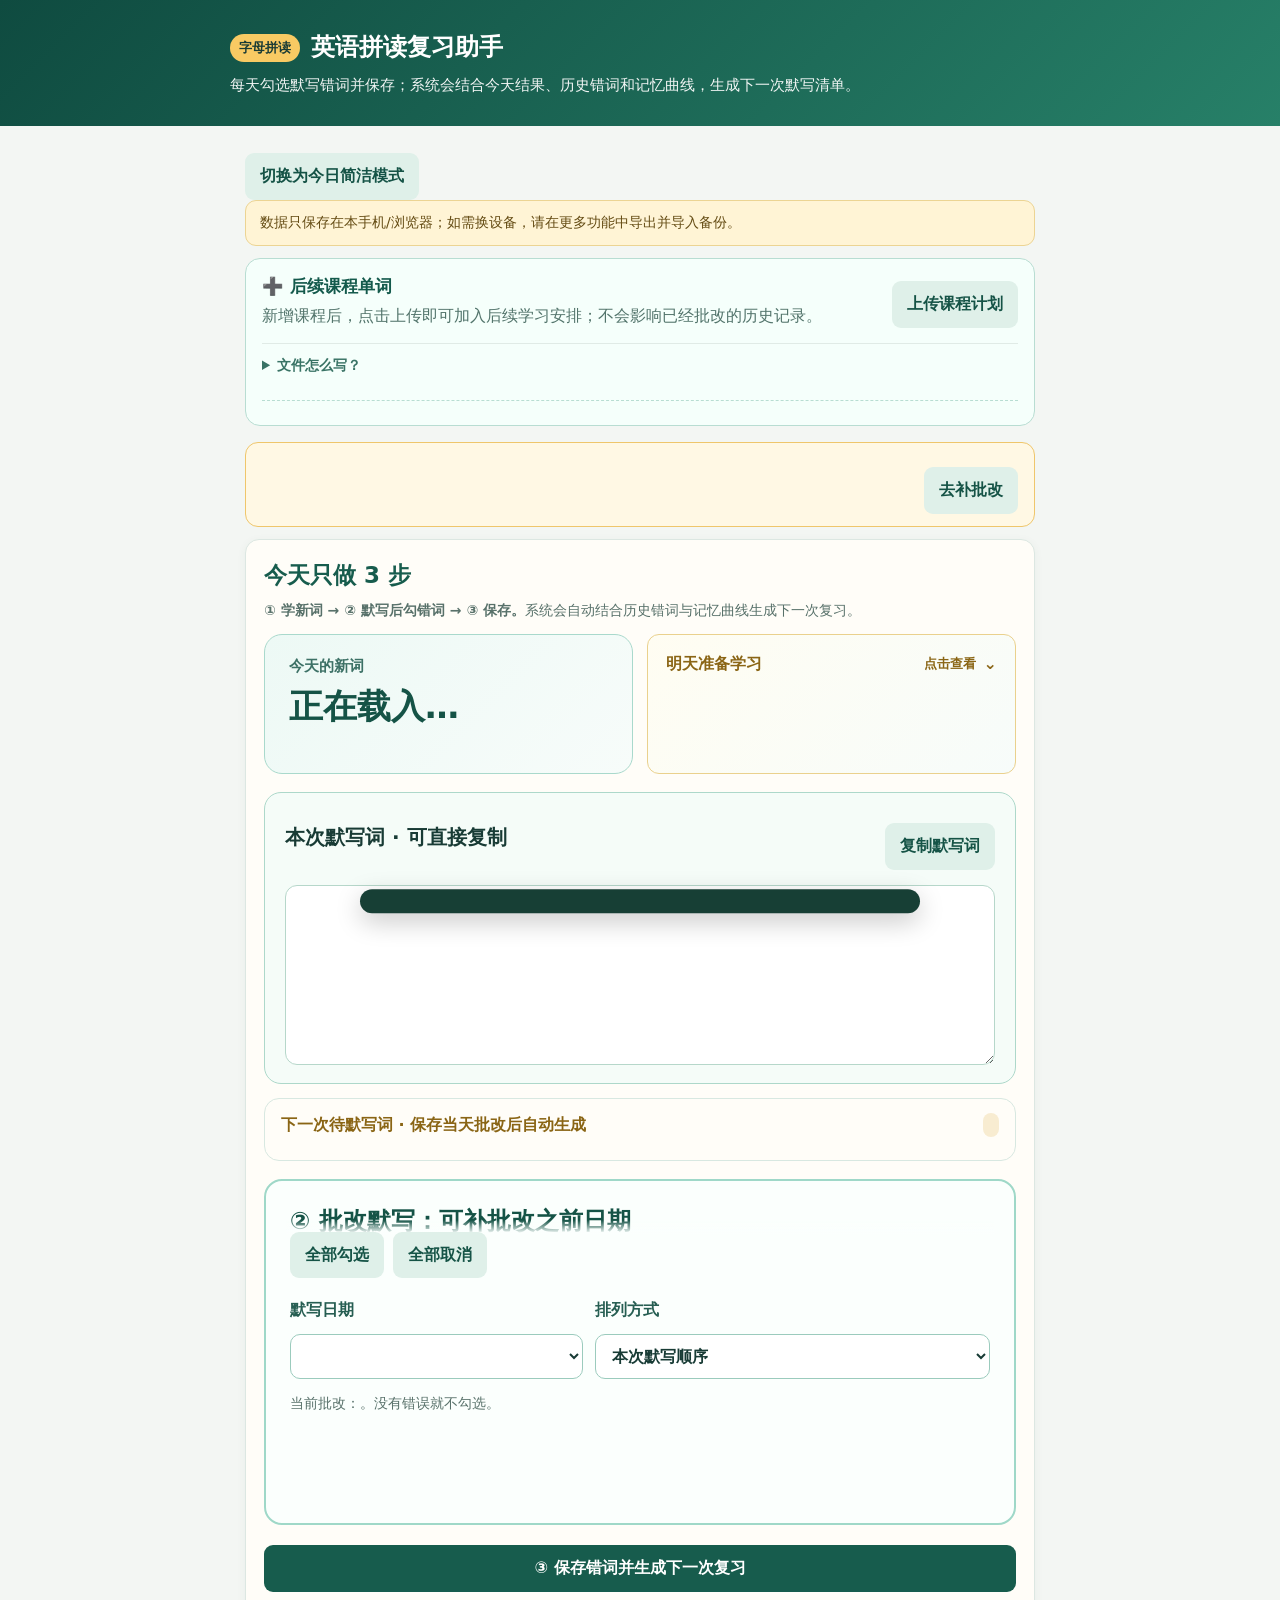
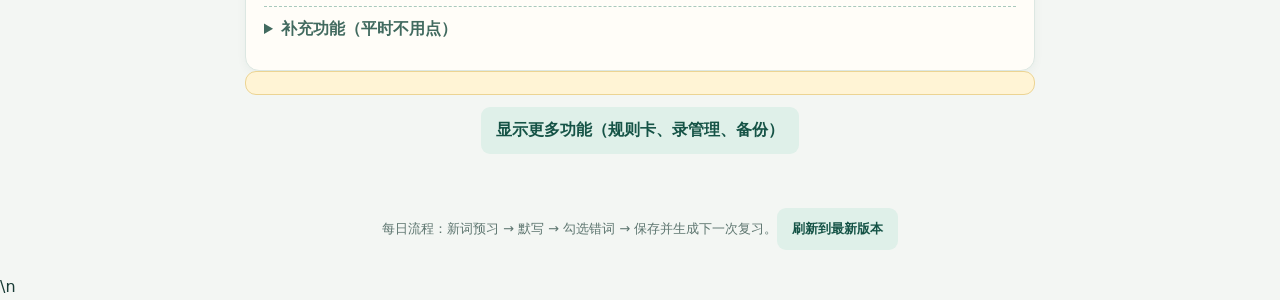
==== course-check.html @ b723bf1f "新增：顶部课程管理入口" ====
<!doctype html>
<html lang="zh-CN" data-build="20261116-45">
<head>
  <meta charset="utf-8" />
  <meta name="viewport" content="width=device-width, initial-scale=1, viewport-fit=cover" />
  <meta name="theme-color" content="#175c4d" />
  <link rel="manifest" href="./manifest.webmanifest" />
  <link rel="icon" href="./icon.svg" type="image/svg+xml" />
  <title>英语拼读复习助手</title>
  <link rel="stylesheet" href="./style.css" />
  <link rel="stylesheet" href="./upgrade.css?v=20261112-2" />
  <link rel="stylesheet" href="./ui-20261115-37.css?v=20261120-49" />
  <meta http-equiv="Cache-Control" content="no-store, no-cache, must-revalidate" />
  <meta http-equiv="Cache-Control" content="no-store, no-cache, must-revalidate" />
  <meta http-equiv="Cache-Control" content="no-store, no-cache, must-revalidate" />
  <meta http-equiv="Cache-Control" content="no-store, no-cache, must-revalidate" />
  <meta http-equiv="Cache-Control" content="no-store, no-cache, must-revalidate" />
</head>
<body>
  <header>
    <div class="brand"><span>字母拼读</span><strong>英语拼读复习助手</strong></div>
    <p>每天勾选默写错词并保存；系统会结合今天结果、历史错词和记忆曲线，生成下一次默写清单。</p>
  </header>
  <main><button type="button" class="secondary compact" id="simpleMode">切换为今日简洁模式</button>
    <section class="notice" id="dataNotice">数据只保存在本手机/浏览器；如需换设备，请在更多功能中导出并导入备份。</section>

    <section class="quick-course" id="quickCourse">
      <div><b>➕ 后续课程单词</b><p>新增课程后，点击上传即可加入后续学习安排；不会影响已经批改的历史记录。</p></div>
      <div class="actions"><button type="button" class="secondary" id="quickImportPlan">上传课程计划</button></div>
      <details><summary>文件怎么写？</summary><p>最简单：新建一个 TXT 文件，每行写一天，例如：<br><code>2026-11-26 | apple, pear, banana, orange, grape</code><br>也支持原来的 JSON 课程计划文件。</p></details>
      <div id="coursePlanManager" class="course-plan-manager"></div>
    </section>

    <section class="pending-correction" id="pendingCorrection" hidden><span id="pendingCorrectionText"></span><button type="button" class="secondary compact" id="openPendingCorrection">去补批改</button></section>

    <section class="card input-card" id="entry">
      <h1>今天只做 3 步</h1>
      <p class="help"><b>① 学新词 → ② 默写后勾错词 → ③ 保存。</b>系统会自动结合历史错词与记忆曲线生成下一次复习。</p>
      <p class="help" id="lateCorrectionHint"></p>
      <div class="daily-word-grid">
      <div class="today-words" id="todayWordsPanel">
        <p class="eyebrow">今天的新词</p>
        <h2 id="todayWordDate">正在载入…</h2>
        <div id="todayWordChips" class="word-chips"></div>
        <p id="todayFocus" class="today-focus"></p>
      </div>
      <details class="today-words tomorrow-words collapsible-words" id="tomorrowWordsPanel">
        <summary><span>明天准备学习</span><small>点击查看</small></summary>
        <div class="collapsible-words-body">
          <p class="eyebrow">下一次固定新词</p>
          <h2 id="tomorrowWordDate">正在载入…</h2>
          <div id="tomorrowWordChips" class="word-chips"></div>
          <p id="tomorrowFocus" class="today-focus"></p>
        </div>
      </details>
      </div>
      <section class="paste-card" id="pasteCard">
        <div><h3>本次默写词 · 可直接复制</h3><p id="pasteWordCount" class="help"></p></div>
        <button type="button" class="secondary" id="copyPasteWords">复制默写词</button>
        <textarea id="pasteWordList" readonly spellcheck="false" aria-label="本次默写词，每行一个"></textarea>
      </section>
      <details class="next-paste-card" id="nextPasteCard">
        <summary><span>下一次待默写词 · 保存当天批改后自动生成</span><span id="nextPasteBadge"></span></summary>
        <p id="nextPasteWordCount" class="help"></p>
        <div class="actions"><button type="button" class="secondary" id="copyNextPasteWords">复制下一次待默写词</button></div>
        <textarea id="nextPasteWordList" readonly spellcheck="false" aria-label="下一次待默写词，每行一个"></textarea>
      </details>
      <div class="correction-box" id="correctionBox">
        <h3>② 批改默写：可补批改之前日期</h3>
        <p class="help">选择需要批改的日期；只勾选写错的词。保存后会重新生成之后尚未批改的复习清单。</p>
        <div class="correction-controls">
          <label>默写日期 <select id="correctionDatePicker"></select></label>
          <label>排列方式 <select id="correctionSort"><option value="original">本次默写顺序</option><option value="errors">错误次数从多到少</option><option value="recent">最近加入错题优先</option></select></label>
        </div>
        <p class="help">当前批改：<b id="correctionDate"></b>。没有错误就不勾选。</p>
        <div id="correctionWords" class="correction-words"></div>
        <div class="actions"><button type="button" class="secondary" id="selectAllErrors">全部勾选</button><button type="button" class="secondary" id="clearAllErrors">全部取消</button></div>
      </div>
      <textarea id="errorWords" class="data-only" aria-hidden="true"></textarea>
      <textarea id="newWords" class="data-only" aria-hidden="true"></textarea>
      <textarea id="nextNewWords" class="data-only" aria-hidden="true"></textarea>
      <button class="primary" id="saveAndPlan">③ 保存错词并生成下一次复习</button>
      <details class="optional-input"><summary>补充功能（平时不用点）</summary>
        <label>日期 <input id="studyDate" type="date" /></label>
        <button type="button" class="secondary compact" id="returnToday">回到今天</button>
        <button type="button" class="secondary compact" id="fillMasterPlan">重新载入当天新词</button>
        <p class="help" id="masterPlanHint"></p>
        <label>临时新增默写词 <small>每行一个英文；也可写“英文 | 中文 | 音标”。</small>
          <textarea id="customWords" rows="3" placeholder="例如：engine&#10;helmet | 头盔 | /ˈhelmɪt/"></textarea>
        </label>
        <button type="button" class="secondary" id="addCustomWords">加入并自动补全</button><p class="help" id="customStatus"></p>
        <label>记录当天可汗主题（可不填）
          <select id="khanDone">
          <option value="">今天未做或暂不记录</option>
          <option value="1-Syllable & 2-Syllable Words">一、二音节词</option>
          <option value="Final -e & Long Vowel Teams">Magic e 与长元音组合</option>
          <option value="Consonant Blends">辅音连缀</option>
          <option value="Consonant Digraphs">字母组合 ch sh th wh</option>
          <option value="r-Controlled Vowels">r 控制元音 ar or er ir ur</option>
          <option value="Inflectional Endings">词尾 ing ed s</option>
          <option value="Nonsense Words">陌生词解码</option>
          <option value="Reading Fluency">朗读利度</option>
          <option value="Books / Early Readers">绘本与早期读物阅迁移</option>
          </select>
        </label>
      </details>
    </section>

    <section class="card advanced-card" id="test">
      <h2>规则检验：自动出题 + 可选记录得分</h2>
      <p class="help">方会根据每天的错词、新词和累错因自动生成检验重点；您不填数也会自动调整。周末或做完自题后，再填分数，会让建议更准。</p>
      <div class="test-grid">
        <label>字母组合辨认 <input id="comboScore" type="number" min="0" max="10" placeholder="0-10" /> /10</label>
        <label>陌词读写 <input id="decodeScore" type="number" min="0" max="10" placeholder="0-10" /> /10</label>
        <label>Magic e 对比 <input id="magicScore" type="number" min="0" max="4" placeholder="0-4" /> /4</label>
        <label>多音节拆分 <input id="syllableScore" type="number" min="0" max="5" placeholder="0-5" /> /5</label>
      </div>
      <button class="secondary" id="saveTest">保存检结果并更新建议</button>
    </section>

    <section class="notice" id="curriculumNotice"></section>

    <section class="card hidden advanced-card" id="progress">
      <h2>学习成果</h2><div id="progressContent"></div>
    </section>

    <section class="card hidden" id="plan">
      <h2>下一次需要默写的单词 <span id="nextDate"></span></h2>
      <p id="planSummary" class="plan-summary"></p>
      <p id="planNote" class="help"></p>
      <div id="dictationList" class="dictation-list"></div>
    </section>

    <section class="card hidden" id="analysis">
      <h2>孩子当前薄弱分析（由所有错词自动累计）</h2>
      <div id="weaknessContent"></div>
    </section>

    <section class="card hidden" id="khanPlan">
      <h2>明天可汗学院么学</h2>
      <div id="khanContent"></div>
    </section>

    <section class="card hidden advanced-card" id="checkPlan">
      <h2>今日规则检验（由错词自动生成</h2>
      <div id="checkContent"></div>
    </section>

    <section class="card advanced-card" id="soundCards">
      <h2>字母合 音标 音素 规则卡</h2>
      <p class="help">每天选当天相关的2-3张卡看组合，读出音素，说例词，最写一个同规律的新词。音标是帮家长核对发音的工具；跟读时以汗学院的声音为准。</p>
      <div id="soundCardContent" class="sound-grid"></div>
      <p class="help">注意：<b>th、ooou、ea</b>等组合在不同单词中可有不同读音。先掌握卡片上的常读音；遇到例外词单独标记，不规则说成绝对正确。</p>
      <details><summary>家长规则地图：照片里的表怎样使用</summary><p>这些表是<b>长查规则的地图</b>，不是让孩子次背完的清单。先找错词里的词，例如 <b>boots → oo</b>、<b>shirt  ir</b>、<b>phone → ph + o_e</b>；每天只选 2-3 条规则，完成“看组合说素 → 圈词块 → 读写陌生同规律词 → 在阅读中再找一次”。同一合可能有多种读音，先学最常见对应关系，再把例外单列。</p><p><b>音标说明：</b>本工具以常见英 IPA 作家长参照；美式中 /əʊ/ 常作 /oʊ/，r 音也会有差异。孩子必默写音标，必须能听、说、辨并用规则读写。</p></details>
    </section>

    <section class="card hidden advanced-card" id="weekReport"><h2>本周学习报告</h2><div id="weekReportContent"></div><div class="actions"><button type="button" class="secondary" id="exportWeeklyReport">导出周报告（WPS .doc）</button></div></section>

    <section class="card hidden" id="weekend">
      <h2>周末整体复盘</h2>
      <div id="weekendContent"></div>
    </section>

    <section class="card hidden advanced-card" id="diagnostics"><h2>诊断信息</h2><p id="diagnosticContent" class="help"></p></section>

    <section class="card hidden advanced-card" id="history">
      <h2>学习录管理</h2>
      <p class="help">可查、修改或删除已保存的日期。修后重新保存，后续复习计划会随更新。</p>
      <div id="historyContent"></div>
    </section>

    <button type="button" class="secondary more-tools" id="toggleAdvanced">显示更多功能（规则卡、录管理、备份）</button>

    <section class="card tools advanced-card">
      <h2>数据与使用说明</h2>
      <details><summary>怎么导出到鸿蒙手机/WPS</summary><ol><li>当天学习卡生成后，点“<b>导出当天总表（WPS .doc）</b>”；需默写时，点“<b>导出下一次 40 默写作业（.doc）</b>”。这两种是可用 WPS 打开的 Word 格式，不是数据备份。</li><li>在鸿蒙手机的下载通知或“文件管理”中找到该 <b>.doc</b> 文件，点“用 WPS Office 打”。随后可编辑、打印或在 WPS 中另存为 PDF。</li><li>若想直接得到 PDF，点“<b>打印当天总表 / 保存 PDF</b>”，在手机系统打印页选择“存为 PDF”或“分享至 WPS”。</li><li>“<b>导出备份</b>”是 <b>.json</b> 数据文件，只用于以后导入本工具恢复记录，不用 WPS 打开。</li></ol></details>
      <details><summary>打印后样扫码批改、自动排明天复习</summary><ol><li>打印“下一次 40 词默写作业”后，作业右上角会有二维码。孩子写完后，用<b>同一台手机</b>的相机/微信扫一扫二维码。</li><li>扫码会打开当天的“勾选今天写的词”。只勾选家长判错的词；临时有别的错词，可直接在上方今天默写错误词”框内补充。</li><li>点绿色“<b>保存并生成下一次划</b>”。系统会把当天错词记入：次日必复习、随后第3天/第7天/14天/第30天继续复现；错得多的词会更频繁出现。</li><li><b>重要：</b>错题记录保存在扫码这台手机的览器里。请固定用同一台手机扫，并每周点一次“导出备份”；手机或清除浏览器数据后，使用导入备份”恢复。</li></ol></details>
      <details><summary>可汗学院具体哪里：选课 布置 查看</summary><ol><li><b>按标准精确找课：</b>点顶部 <b>Search</b>（放大镜）→ <b>Choose Standard</b> → <b>Common Core 1st Grade</b> → <b>CCSS.ELA</b> → <b>CCSS.ELA.RF</b> → <b>CCSS.ELA.RF.1.3</b>。这里是拼读与字母组合主线。</li><li><b>按主题快速找课：</b>点 <b>Reading</b>（阅读） 右上角选 <b>1st Grade</b>。按本页议找课程标题：<b>Final -e & Long Vowel Teams</b>（长元音/元音组合）、<b>r-Controlled Vowels</b>（ar or er ir ur）<b>Consonant Blends</b>（连缀）、<b>Consonant Digraphs</b>（ch sh th wh）、<b>1-Syllable & 2-Syllable Words</b>（音节）、<b>Reading Fluency</b>（朗读）。</li><li><b>布置顺序：</b>第一次点 <b>Main</b>（主课）；能解释规律并完成陌词读写，再点 <b>Practice 1</b>、<b>Practice 2</b>。若 Main 分数低或规则验没过，改点 <b>Basic</b>（基础支），不要急着刷练习。</li><li><b>读迁移：</b>每周 2 次点 <b>Books</b>，或在 Reading 找 <b>Early Readers</b>选一本短书，读 5-10 分钟：让孩圈/说当天组合，读一句含该组合句子，再用中文复述一句意思。本不是每个词都可按自然拼读，会的词可直接告诉他。</li><li><b>看掌握：</b>点 <b>Students</b> → <b>Class Reports</b>（班级报告）→ 在 <b>Assignments</b> 看已布置任务，或 <b>All Progress</b> 看全部历史记录。看件事：Main/Basic 是否完成、尝试得分是否提升、纸笔陌生词检验否同时达标。单次高分不等于规掌握。</li></ol></details>
      <details><summary>怎么区分会写单词和会拼规则</summary><p>会写旧词只说明孩记住了这个词；只有“能说出组读音、能读写没背过但规律相同词、能区分 hop/hope 这类对比词”才算真正掌握规则。本页面的“本周规则检验”专门记录这三件事。</p></details>
      <label>孩子昵称 <small>用于区分备份文件，不填写也可以。</small><input id="childName" type="text" maxlength="30" placeholder="例如：小" /></label>
      <label>规则例外词 <small>每行一个；这些词将按“视觉写”处理，不再套用自动拼读规。</small><textarea id="ruleExceptions" rows="3" placeholder="例如：one&#10;said"></textarea></label>
      <label class="upload">导入下一阶段课程计划<input id="importPlan" type="file" accept="application/json,.json,text/plain,.txt" /></label><p class="help">课程计划 JSON 为日期数组，每项包含 date、wordsfocus；导入后将优先覆盖同日期固定计划。</p>
      <div class="actions"><button class="secondary" id="exportData">导出备份</button><label class="upload">入备份<input id="importData" type="file" accept="application/json,.json,text/plain,.txt" /></label><button class="danger" id="resetData">清空全部数</button></div>
    </section>
  </main>
  <div id="saveToast" class="save-toast" role="status" aria-live="polite"><span id="saveToastText"></span><button type="button" class="secondary compact" id="toastExport" hidden></button></div>
  <footer>每日流程：新词预习 → 默写 → 勾选错词 → 保存并生成下一次复习。<button type="button" class="secondary compact" id="refreshApp">刷新到最新版本</button></footer>
  <script src="./master-plan-20261115-35.js"></script>
  <script src="./learned-vocabulary.js?v=20261112-1"></script>
  
<script src="./app-20261115-37.js?v=20261120-49"></script>
<script id="quickCourseInline">
(()=>{const input=document.getElementById('importPlan'),button=document.getElementById('quickImportPlan');if(!input||!button)return;button.onclick=()=>input.click();input.accept='application/json,.json,text/plain,.txt';input.onchange=e=>{const file=e.target.files[0];if(!file)return;const reader=new FileReader();reader.onload=()=>{try{const text=String(reader.result||'').trim();let plans;if(text.startsWith('[')||text.startsWith('{')){const raw=JSON.parse(text);plans=Array.isArray(raw)?raw:raw.days;}else{plans=text.split(/\r?\n/).map(x=>x.trim()).filter(Boolean).map(line=>{const a=line.split(/[|｜]/);if(a.length<2)throw Error('TXT 每行需写：日期 | 单词1, 单词2');const date=a.shift().trim(),words=a.join('|').split(/[，,、]/).map(x=>x.trim()).filter(Boolean).map(word=>({word}));return {date,words,focus:'请按课程内容学习'};});}const seen=new Set();if(!Array.isArray(plans)||!plans.length||plans.some(x=>!/^\d{4}-\d{2}-\d{2}$/.test(x.date||'')||!Array.isArray(x.words)||!x.words.length||seen.has(x.date)||(seen.add(x.date),false)))throw Error('日期不能重复，且每一天至少有一个单词');data.curriculumPlan=plans;save();fill();alert('已导入 '+plans.length+' 天课程计划。');}catch(err){alert('课程计划导入失败：'+(err.message||'格式不正确'));}finally{e.target.value='';}};reader.readAsText(file);};})();</script>\n</body>
</html>
---- style.css ----
:root{--ink:#183b35;--green:#175c4d;--pale:#edf7f3;--gold:#e8ab31;--paper:#fffdf8;--line:#c8dad3;--muted:#58716a}*{box-sizing:border-box}body{margin:0;background:#f3f6f3;color:var(--ink);font-family:"Microsoft YaHei","Noto Sans CJK SC",system-ui,sans-serif;font-size:16px;line-height:1.55}header{background:linear-gradient(135deg,#0f4b40,#278068);padding:29px max(18px,calc((100vw - 820px)/2));color:#fff}.brand{display:flex;gap:11px;align-items:center}.brand span{padding:4px 9px;background:#f8ca63;color:#193b35;border-radius:20px;font-size:13px;font-weight:700}.brand strong{font-size:24px}header p{margin:8px 0 0;font-size:15px;opacity:.94}main{width:min(820px,100%);padding:15px;margin:auto}.notice{padding:11px 14px;background:#fff4d5;border:1px solid #ecd493;border-radius:11px;font-size:14px;color:#654c14}.card{background:var(--paper);border:1px solid #dce7e2;border-radius:14px;padding:18px;margin:15px 0;box-shadow:0 2px 10px rgba(29,72,60,.05)}h1,h2{margin:0 0 7px;color:var(--green)}h1{font-size:23px}h2{font-size:20px}.help{margin:0 0 12px;color:var(--muted);font-size:14px}label{display:block;font-weight:700;margin:12px 0 4px}label small{display:block;font-weight:400;font-size:13px;color:var(--muted)}input,textarea,select{margin-top:5px;width:100%;border:1px solid var(--line);border-radius:9px;padding:10px;font:inherit;background:#fff}textarea{resize:vertical}.primary,.secondary,.danger,.upload{font:inherit;border:0;border-radius:9px;padding:11px 15px;margin-top:12px;cursor:pointer;font-weight:700}.primary{background:var(--green);color:#fff;width:100%}.secondary,.upload{background:#dff0e9;color:#155346}.danger{background:#fae4e1;color:#8a2b25}.actions{display:flex;flex-wrap:wrap;gap:9px;margin-top:8px}.actions button{margin-top:0}.upload input{display:none}.test-grid{display:grid;grid-template-columns:1fr 1fr;gap:3px 14px}.test-grid label{font-size:14px}.test-grid input{display:inline-block;width:60px;padding:6px;margin:0 3px}.hidden{display:none}.dictation-list{display:grid;grid-template-columns:1fr 1fr;gap:8px;margin-top:12px}.word{border:1px solid var(--line);padding:9px;border-radius:9px;background:#fff}.word b{display:inline-block;min-width:28px;color:var(--green)}.tag{float:right;font-size:12px;padding:2px 6px;background:var(--pale);border-radius:20px;color:#32685a}.rule-list{padding-left:20px}.rule-list li{margin-bottom:7px}.weak{display:grid;grid-template-columns:110px 1fr;gap:5px 9px;padding:10px 0;border-bottom:1px dashed var(--line)}.weak:last-child{border-bottom:none}.score-bad{color:#b24132;font-weight:700}.score-good{color:#17664f;font-weight:700}details{border-top:1px solid #e0ebe6;padding:10px 0}summary{cursor:pointer;font-weight:700}details p,details ol{font-size:14px;color:#435e57}footer{text-align:center;color:#5d756f;font-size:13px;padding:7px 15px 25px}.sound-grid{display:grid;grid-template-columns:repeat(2,minmax(0,1fr));gap:8px}.sound{border:1px solid var(--line);border-radius:9px;padding:10px;background:#fff}.sound b{font-size:18px;color:var(--green)}.sound em{font-style:normal;color:#a26500;font-weight:700;margin-left:6px}.sound small{display:block;color:#49645d;margin-top:3px}@media(max-width:560px){.test-grid,.dictation-list,.sound-grid{grid-template-columns:1fr}.brand strong{font-size:21px}.card{padding:15px}}@media print{header{padding:12mm;color:#000;background:none}header p,.notice,.input-card,#test,.tools,footer,.actions{display:none}body{background:#fff}.card{border:0;box-shadow:none;padding:0;margin:0 0 10mm}.hidden{display:block}.dictation-list{grid-template-columns:1fr 1fr}.word{padding:6px}.tag{display:none}}
---- upgrade.css ----
/* 每日总表升级样式：保留旧页面，专门优化当天打印卡和手机阅读。 */
.primary.compact{width:auto;min-width:220px}
.daily-print{margin-top:12px;color:#153c35}
.daily-print h3{margin:22px 0 9px;padding-left:10px;border-left:5px solid #e65b4f;font-size:1.18rem}
.daily-print table{width:100%;border-collapse:collapse;margin:8px 0 12px;font-size:.94rem}
.daily-print th,.daily-print td{border:1px solid #bcd0c9;padding:7px;vertical-align:top;text-align:left}
.daily-print th{background:#e9f5f0}
.daily-print .red-tip{color:#b42318;font-weight:700;background:#fff0ef;padding:8px 10px;border-radius:8px}
.daily-print .story-en{background:#f2f8ff;border:1px solid #bed6e8;padding:12px;border-radius:8px;line-height:1.75}
.daily-print .daily-top{display:flex;justify-content:space-between;gap:8px;flex-wrap:wrap}
.daily-print .review-words,.daily-print .curve-note{line-height:1.8;background:#f5f8f5;padding:9px;border-radius:8px}
.plan-loader{margin:2px 0 14px;padding:10px;border:1px solid #b9d8cc;border-radius:10px;background:#f4fbf8}
.plan-loader .help{margin:8px 0 0}.master-focus{padding:9px 10px;background:#eef7ff;border-left:5px solid #3176ac;border-radius:7px;line-height:1.65}
@media(max-width:620px){.daily-print table{font-size:.82rem}.daily-print th,.daily-print td{padding:5px}.primary.compact{width:100%}}
@media print{body{background:#fff}.daily-print{font-size:12pt}.daily-print h3{font-size:15pt;break-after:avoid}.daily-print table{page-break-inside:avoid}.daily-print .story-en{page-break-inside:avoid}}

/* 扫码批改与家长加词：手机上先勾选，再保存，不需要逐个重新输入。 */
.today-words{margin:14px 0;padding:15px;border-radius:12px;background:#edf8f3;border:1px solid #b7dccd}
.today-words .eyebrow{margin:0;color:#52766b;font-size:.9rem;font-weight:700}.today-words h2{margin:4px 0 10px;color:#155346;font-size:1.32rem}
.word-chips{display:flex;flex-wrap:wrap;gap:8px}.word-chip{display:inline-block;padding:8px 10px;border-radius:8px;background:#fff;color:#174d42;font-size:1.08rem;border:1px solid #c6e1d6}.word-chip b{color:#b42318}.today-focus{margin:11px 0 0;line-height:1.55;color:#355f54}
.data-only{display:none!important}.optional-input{margin-top:14px;padding-top:10px;border-top:1px dashed #a9c9bd}.optional-input summary{cursor:pointer;color:#416a5f;font-weight:700}.optional-input label{margin-top:12px}
.advanced-card{display:none}.advanced-card.shown{display:block}.more-tools{display:block;margin:12px auto 20px}
.correction-box{margin:14px 0 8px;padding:13px;border:2px solid #9dcfc0;border-radius:11px;background:#f4fbf8}
.correction-box h3{margin:0 0 5px;color:#155346;font-size:1.05rem}.correction-box .help{margin-bottom:8px}
.correction-words{display:grid;grid-template-columns:repeat(2,minmax(0,1fr));gap:6px;max-height:345px;overflow:auto;padding:2px}
.qr-access{display:flex;align-items:center;gap:10px;margin:8px 0;padding:9px;border-radius:9px;background:#fff;border:1px dashed #93c9b7}
.qr-access img{width:76px;height:76px;flex:0 0 auto}
.qr-access b,.qr-access span,.qr-access a{display:block}
.qr-access span{margin:3px 0;color:#4d6d63;font-size:.88rem}
.qr-access a{color:#0c6855;font-weight:700;text-decoration:underline}
.correction-choice{display:flex;align-items:flex-start;gap:7px;margin:0!important;padding:7px 8px;border:1px solid #c8ded6;border-radius:8px;background:#fff;font-weight:400;line-height:1.25}
.correction-choice input{width:18px;height:18px;min-width:18px;margin:0}.correction-choice b{color:#155346}.correction-choice small{display:block;margin-top:3px;color:#58716a;font-size:12px}
@media(max-width:560px){.correction-words{grid-template-columns:1fr;max-height:310px}.correction-choice{padding:9px}.qr-access img{width:65px;height:65px}}
@media print{.correction-box{display:none}}

/* 学习记录管理：让家长可以回看、修正或删除误录日期。 */
.history-row{display:flex;justify-content:space-between;align-items:center;gap:12px;padding:12px 0;border-bottom:1px dashed #b9d3c9}.history-row:last-child{border-bottom:0}.history-row b,.history-row span,.history-row small{display:block}.history-row span{margin-top:3px;color:#43685d;font-size:.9rem}.history-row small{margin-top:4px;color:#6c7f79;word-break:break-word}.history-actions{display:flex;flex-wrap:wrap;gap:7px;justify-content:flex-end}.history-actions .compact{margin-top:0;padding:8px 10px;font-size:.88rem}@media(max-width:560px){.history-row{align-items:flex-start;flex-direction:column}.history-actions{width:100%;justify-content:flex-start}}

/* 保存反馈、计划构成与复习状态。 */
.plan-summary{margin:8px 0;padding:9px 10px;border-radius:8px;background:#eef7ff;color:#245a7b;font-size:.92rem;font-weight:700}.word-status{display:block;margin:4px 0 0 28px;color:#58716a;font-size:.78rem}.save-toast{position:fixed;z-index:20;left:50%;bottom:18px;transform:translate(-50%,130%);width:min(92vw,560px);display:flex;align-items:center;justify-content:space-between;gap:10px;padding:12px 14px;border-radius:12px;background:#173f35;color:#fff;box-shadow:0 8px 26px rgba(0,0,0,.22);transition:transform .25s ease}.save-toast.shown{transform:translate(-50%,0)}.save-toast .secondary{margin:0;white-space:nowrap}@media(max-width:560px){.save-toast{align-items:flex-start;flex-direction:column;bottom:10px}.word-status{margin-left:0}}

.progress-grid{display:grid;grid-template-columns:repeat(4,1fr);gap:8px}.progress-grid div{padding:12px 7px;text-align:center;border-radius:9px;background:#edf7f3}.progress-grid b,.progress-grid span{display:block}.progress-grid b{font-size:1.35rem;color:#155346}.progress-grid span{margin-top:3px;font-size:.78rem;color:#58716a}@media(max-width:560px){.progress-grid{grid-template-columns:1fr 1fr}}

.simple-mode #dailyCard,.simple-mode #test,.simple-mode #plan,.simple-mode #analysis,.simple-mode #khanPlan,.simple-mode #checkPlan,.simple-mode #soundCards,.simple-mode #weekend,.simple-mode .more-tools,.simple-mode .tools,.simple-mode #progress,.simple-mode #history,.simple-mode #diagnostics{display:none!important}.simple-mode #entry{margin-top:8px}

.speak-word{border:0;background:#dff0e9;border-radius:50%;width:28px;height:28px;cursor:pointer;font-size:14px}.weekly-report{line-height:1.7}.weekly-report p{padding:8px 10px;background:#f4f8f5;border-radius:8px}.simple-mode #weekReport{display:none!important}

.word-detail{display:block;margin:5px 0 0 28px;color:#245a7b;font-size:.82rem}.story-sentence{display:inline-block;margin:3px 2px;padding:3px 5px;border-radius:6px}.story-sentence:hover{background:#e7f4ee}@media(max-width:560px){.word-detail{margin-left:0}}

.vowel-mark{color:#c7352a;font-style:normal;font-weight:800}.correction-choice small:first-of-type{color:#245a7b;font-size:.82rem}
---- ui-20261115-37.css ----
/* 版本 20261115-35：聚焦每日学习和补批改操作 */
:root{--action:#175c4d;--soft:#edf7f3;--focus:#fff7de}
#entry{max-width:1120px;margin:0 auto}
#todayWordsPanel{padding:20px 24px;border:1px solid #a9d9cc;border-radius:18px;background:linear-gradient(135deg,#edf9f5,#f7fcfa)}
#todayWordsPanel .eyebrow{margin:0 0 7px;font-size:15px;font-weight:800;color:#3d7166}
#todayWordsPanel h2{margin:0;font-size:clamp(24px,4vw,34px);line-height:1.25}
#todayWordsPanel .word-chips{margin-top:14px}
#correctionBox{margin-top:18px;padding:22px 24px;border:2px solid #9fd8c8;border-radius:18px;background:#fbfffd}
#correctionBox h3{margin:0 0 8px;font-size:24px}
.correction-controls{display:grid;grid-template-columns:minmax(180px,1fr) minmax(210px,1.35fr);gap:12px;margin:16px 0 10px}
.correction-controls label{display:grid;gap:6px;font-weight:800;color:#265e52}
.correction-controls select{width:100%;padding:11px 12px;border:1px solid #9bcbbd;border-radius:10px;background:#fff;color:#183b35;font:inherit}
#correctionWords{max-height:min(52vh,540px);overflow:auto;padding-right:6px}
#correctionWords::-webkit-scrollbar{width:8px}
#correctionWords::-webkit-scrollbar-thumb{background:#a8c9be;border-radius:99px}
#correctionBox .actions{position:sticky;bottom:0;margin:16px -4px -4px;padding:12px 4px 4px;background:linear-gradient(0deg,#fbfffd 78%,transparent)}
@media (max-width:640px){
  #entry{padding:0 12px}
  #todayWordsPanel,#correctionBox{padding:17px 16px;border-radius:15px}
  #todayWordsPanel h2{font-size:26px}
  #correctionBox h3{font-size:21px}
  .correction-controls{grid-template-columns:1fr;gap:9px}
  #correctionWords{max-height:48vh}
}

/* 云端同步：首次只需邮箱登录，日常自动上传 */
.cloud-sync{max-width:1120px;margin:12px auto;padding:13px 16px;border:1px solid #9dcfc0;border-radius:14px;background:#f1fbf7;display:flex;align-items:center;justify-content:space-between;gap:14px}
.cloud-sync b{font-size:17px;color:#175c4d;margin-right:10px}.cloud-status{font-size:14px;color:#58716a}.cloud-status.ok{color:#167a58}.cloud-status.warn{color:#9a5b16}
.cloud-controls{display:flex;gap:8px;align-items:center;flex-wrap:wrap;justify-content:flex-end}.cloud-controls input{min-width:188px;padding:8px 10px;border:1px solid #9dcfc0;border-radius:9px;font:inherit}.cloud-email{font-size:14px;color:#265e52;font-weight:700}
@media(max-width:720px){.cloud-sync{margin:10px 12px;display:block}.cloud-sync>div:first-child{margin-bottom:10px}.cloud-controls{justify-content:flex-start}.cloud-controls input{flex:1;min-width:160px}}
.cloud-controls input[type="password"]{min-width:205px}@media(max-width:720px){.cloud-controls input[type="password"]{min-width:160px}}
#todayWordsPanel,.tomorrow-words{margin-bottom:14px}.tomorrow-words{background:linear-gradient(135deg,#fffdf2,#f7fcfa);border-color:#ead18d}.tomorrow-words .eyebrow{color:#8a6515}
/* 每日核对：新词、同步和补批改一眼可见 */
.notice.cloud-notice{background:#e7f7f1;border-color:#91d2bd;color:#17614d}
.pending-correction{max-width:1120px;margin:12px auto;padding:12px 16px;border:1px solid #efc66b;border-radius:13px;background:#fff8e4;color:#765313;display:flex;align-items:center;justify-content:space-between;gap:12px;font-weight:700}
.daily-word-grid{display:grid;grid-template-columns:1fr 1fr;gap:14px;margin-bottom:18px}.daily-word-grid #todayWordsPanel,.daily-word-grid .tomorrow-words{margin:0;min-height:100%}
@media(max-width:760px){.daily-word-grid{grid-template-columns:1fr;gap:10px}.pending-correction{margin:10px 12px;align-items:flex-start;flex-direction:column}.pending-correction button{width:100%}}

.paste-card{margin:0 0 18px;padding:18px 20px;border:1px solid #add8ca;border-radius:17px;background:#f5fcf8;display:grid;grid-template-columns:1fr auto;gap:10px 16px;align-items:center}.paste-card h3{margin:0;font-size:20px}.paste-card .help{margin:5px 0 0}.paste-card textarea{grid-column:1/-1;width:100%;min-height:180px;max-height:340px;resize:vertical;padding:14px 16px;border:1px solid #b6d7ca;border-radius:12px;background:#fff;color:#183b35;font:20px/1.75 Arial,sans-serif;white-space:pre;overflow:auto}
@media(max-width:640px){.paste-card{padding:16px;grid-template-columns:1fr}.paste-card button{width:100%}.paste-card textarea{font-size:18px;min-height:150px}}

.future-plan-card{margin:4px 0 16px;padding:20px;border:1px solid #b8ddd2;border-radius:18px;background:linear-gradient(135deg,#f4fffb,#fffdf5)}
.future-plan-card h2{margin:3px 0 5px;font-size:1.25rem}.future-plan-list{display:grid;gap:9px}.future-plan-item{border:1px solid #d8e8e1;border-radius:12px;background:#fff;overflow:hidden}.future-plan-item summary{cursor:pointer;list-style:none;display:flex;align-items:center;justify-content:space-between;gap:12px;padding:13px 15px;color:#145a4c}.future-plan-item summary::-webkit-details-marker{display:none}.future-plan-item summary::after{content:"⌄";font-size:1.15rem;transition:transform .16s}.future-plan-item[open] summary::after{transform:rotate(180deg)}.future-plan-item .word-chips{padding:0 15px 4px}.future-plan-item .today-focus{padding:0 15px 12px;margin:5px 0 0}.future-plan-count{flex:0 0 auto;border-radius:99px;background:#eaf6f0;padding:3px 9px;font-size:.82rem;color:#397365}
@media(max-width:640px){.future-plan-card{padding:16px 13px;border-radius:15px}.future-plan-item summary{padding:12px;font-size:.92rem}.future-plan-item summary span:first-child{line-height:1.45}.future-plan-item .word-chips{padding:0 12px 4px}.future-plan-item .today-focus{padding:0 12px 12px}.future-plan-count{font-size:.76rem;padding:3px 7px}.paste-card textarea{font-size:16px}}

.next-paste-card{margin:-4px 0 16px;border:1px solid #d8e8e1;border-radius:15px;background:#fffdf8;padding:0 16px 14px}.next-paste-card summary{cursor:pointer;list-style:none;padding:14px 0 9px;font-weight:700;color:#8a6515;display:flex;justify-content:space-between;gap:10px}.next-paste-card summary::-webkit-details-marker{display:none}.next-paste-card[open] summary{border-bottom:1px dashed #ead18d;margin-bottom:9px}.next-paste-card textarea{width:100%;box-sizing:border-box;min-height:120px;resize:vertical;border:1px solid #d8e8e1;border-radius:10px;background:#fff;padding:12px;color:#17483d;font:16px/1.65 ui-monospace,Consolas,monospace}.next-paste-card .actions{margin:8px 0}.next-paste-card #nextPasteBadge{font-size:.8rem;font-weight:600;border-radius:99px;background:#f8ecd1;padding:3px 8px;white-space:nowrap}@media(max-width:640px){.next-paste-card{padding:0 13px 12px}.next-paste-card textarea{font-size:16px}}

.collapsible-words{padding:0;overflow:hidden}.collapsible-words summary{cursor:pointer;list-style:none;display:flex;align-items:center;justify-content:space-between;padding:17px 18px;font-weight:800;color:#8a6515}.collapsible-words summary::-webkit-details-marker{display:none}.collapsible-words summary::after{content:"⌄";margin-left:8px;transition:transform .16s}.collapsible-words[open] summary::after{transform:rotate(180deg)}.collapsible-words summary small{margin-left:auto;color:#8a6515;font-weight:600}.collapsible-words-body{padding:0 18px 17px;border-top:1px dashed #ead18d}.collapsible-words-body .eyebrow{margin-top:13px}@media(max-width:640px){.collapsible-words summary{padding:15px 14px}.collapsible-words-body{padding:0 14px 14px}.future-plan-card> .future-plan-head .help{margin-bottom:4px}}

.compact-future-plan{padding:0;overflow:hidden;background:#fffdf7}.compact-future-plan>summary{cursor:pointer;list-style:none;display:flex;justify-content:space-between;align-items:center;gap:10px;padding:15px 18px;color:#145a4c}.compact-future-plan>summary::-webkit-details-marker{display:none}.compact-future-plan>summary>span:first-child{display:flex;align-items:center;gap:10px}.compact-future-plan>summary small{font-weight:500;color:#6a8179}.compact-future-plan>summary::after{content:"⌄";font-size:1.1rem;transition:transform .16s}.compact-future-plan[open]>summary::after{transform:rotate(180deg)}.future-summary-note{font-size:.78rem;border-radius:99px;background:#eaf6f0;padding:4px 8px;white-space:nowrap}.future-plan-body{border-top:1px dashed #c9e0d6;padding:0 15px 14px}.future-plan-list{gap:7px}.future-plan-row{display:grid;grid-template-columns:104px 1fr;gap:10px;align-items:start;padding:9px 10px;border-radius:10px;background:#fff;border:1px solid #e0ece7}.future-plan-date{font-weight:700;color:#397365;font-size:.9rem}.future-plan-words{font-size:.92rem;line-height:1.55;color:#17483d}@media(max-width:640px){.compact-future-plan>summary{padding:14px}.compact-future-plan>summary>span:first-child{gap:6px}.compact-future-plan>summary small{font-size:.76rem}.future-summary-note{display:none}.future-plan-body{padding:0 11px 12px}.future-plan-row{grid-template-columns:82px 1fr;gap:8px;padding:8px;font-size:.9rem}.future-plan-date{font-size:.82rem}.future-plan-words{font-size:.87rem}}

.quick-course{margin:12px 0 16px;padding:14px 16px;border:1px solid #b8ddd2;border-radius:15px;background:#f5fffb;display:flex;align-items:center;gap:14px;flex-wrap:wrap}.quick-course b{font-size:1.08rem;color:#145a4c}.quick-course p{margin:4px 0 0;color:#52746b}.quick-course .actions{margin-left:auto}.quick-course details{width:100%;font-size:.9rem;color:#52746b}.quick-course summary{cursor:pointer;color:#397365;font-weight:700}.quick-course code{font-size:.82rem;word-break:break-all}@media(max-width:640px){.quick-course{padding:13px}.quick-course .actions{margin-left:0;width:100%}.quick-course .actions button{width:100%}}

.correction-choice.preview-only{opacity:.76;background:#f6faf8}.correction-choice.preview-only input{cursor:not-allowed}.primary:disabled{opacity:.5;cursor:not-allowed;filter:grayscale(.25)}

.course-plan-manager{width:100%;border-top:1px dashed #b8ddd2;padding-top:10px}.manager-title{font-weight:800;color:#145a4c}.course-plan-day{margin:7px 0;border:1px solid #d8e8e1;border-radius:10px;background:#fff}.course-plan-day summary{padding:10px;cursor:pointer;font-weight:700;color:#397365}.course-editor{padding:0 10px 10px}.course-editor label{display:grid;gap:5px;font-weight:700}.course-editor input{min-width:0;box-sizing:border-box;border:1px solid #c9ddd6;border-radius:8px;padding:8px}.course-word-edit{display:grid;grid-template-columns:90px 72px 1fr 1fr;gap:7px;align-items:center;margin-top:8px}.course-word-edit span{font-size:.75rem;color:#397365;background:#eaf6f0;padding:3px;border-radius:6px;text-align:center}@media(max-width:640px){.course-word-edit{grid-template-columns:1fr 1fr}.course-word-edit b{grid-column:1/2}.course-word-edit span{grid-column:2/3}.course-word-edit input{grid-column:span 1}}
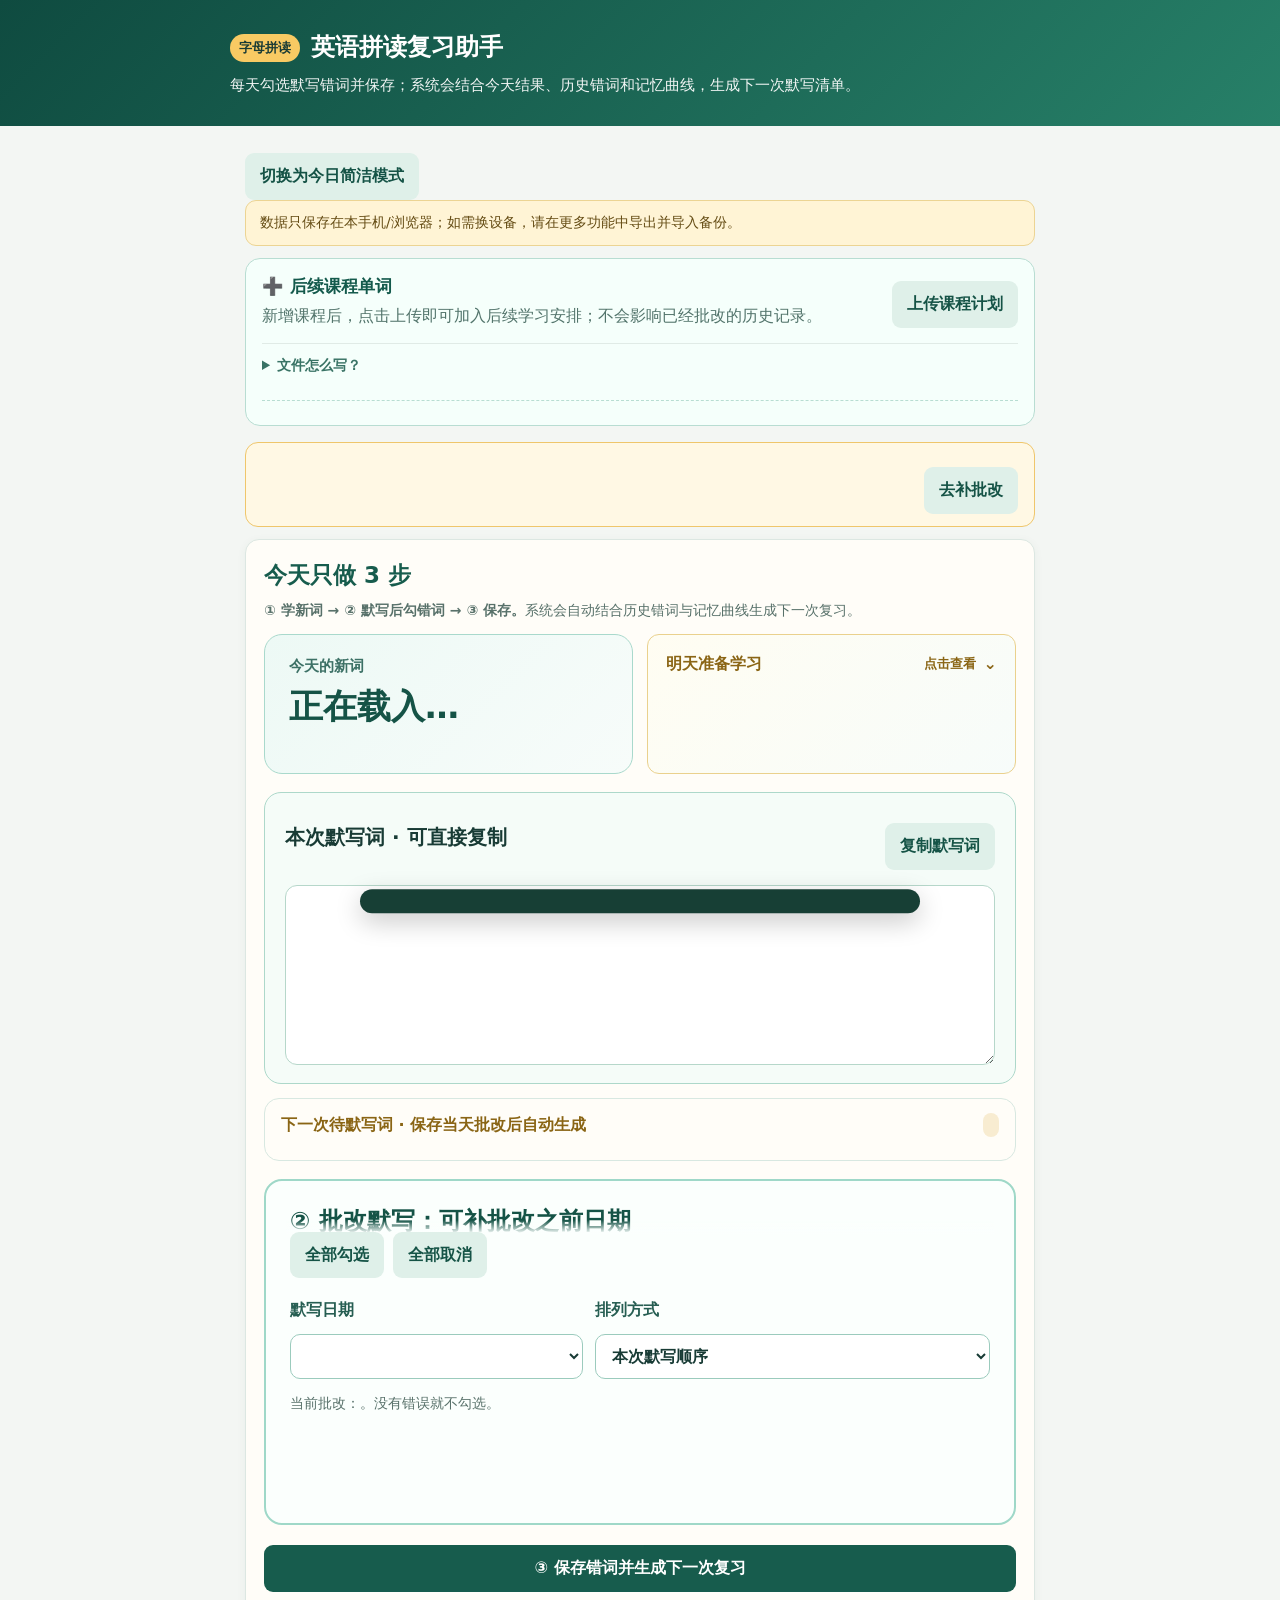
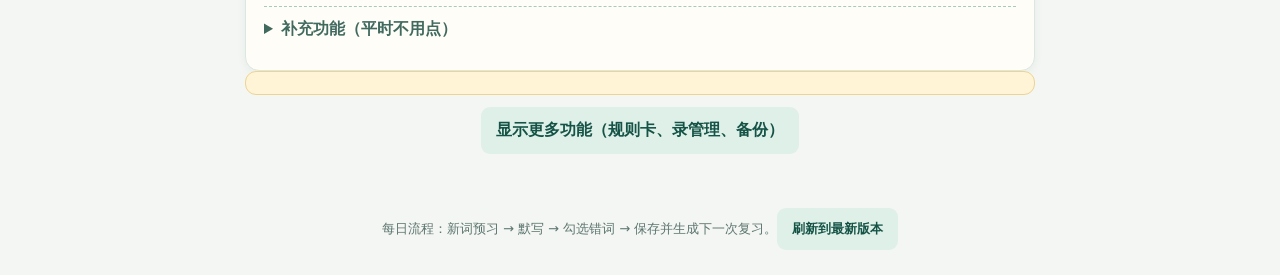
==== commit ac5bfb06: "修复：移除旧课程上传覆盖逻辑" ====
--- a/course-check.html
+++ b/course-check.html
@@ -189,7 +189,6 @@
   <script src="./learned-vocabulary.js?v=20261112-1"></script>
   
 <script src="./app-20261115-37.js?v=20261120-49"></script>
-<script id="quickCourseInline">
-(()=>{const input=document.getElementById('importPlan'),button=document.getElementById('quickImportPlan');if(!input||!button)return;button.onclick=()=>input.click();input.accept='application/json,.json,text/plain,.txt';input.onchange=e=>{const file=e.target.files[0];if(!file)return;const reader=new FileReader();reader.onload=()=>{try{const text=String(reader.result||'').trim();let plans;if(text.startsWith('[')||text.startsWith('{')){const raw=JSON.parse(text);plans=Array.isArray(raw)?raw:raw.days;}else{plans=text.split(/\r?\n/).map(x=>x.trim()).filter(Boolean).map(line=>{const a=line.split(/[|｜]/);if(a.length<2)throw Error('TXT 每行需写：日期 | 单词1, 单词2');const date=a.shift().trim(),words=a.join('|').split(/[，,、]/).map(x=>x.trim()).filter(Boolean).map(word=>({word}));return {date,words,focus:'请按课程内容学习'};});}const seen=new Set();if(!Array.isArray(plans)||!plans.length||plans.some(x=>!/^\d{4}-\d{2}-\d{2}$/.test(x.date||'')||!Array.isArray(x.words)||!x.words.length||seen.has(x.date)||(seen.add(x.date),false)))throw Error('日期不能重复，且每一天至少有一个单词');data.curriculumPlan=plans;save();fill();alert('已导入 '+plans.length+' 天课程计划。');}catch(err){alert('课程计划导入失败：'+(err.message||'格式不正确'));}finally{e.target.value='';}};reader.readAsText(file);};})();</script>\n</body>
+</body>
 </html>
 
